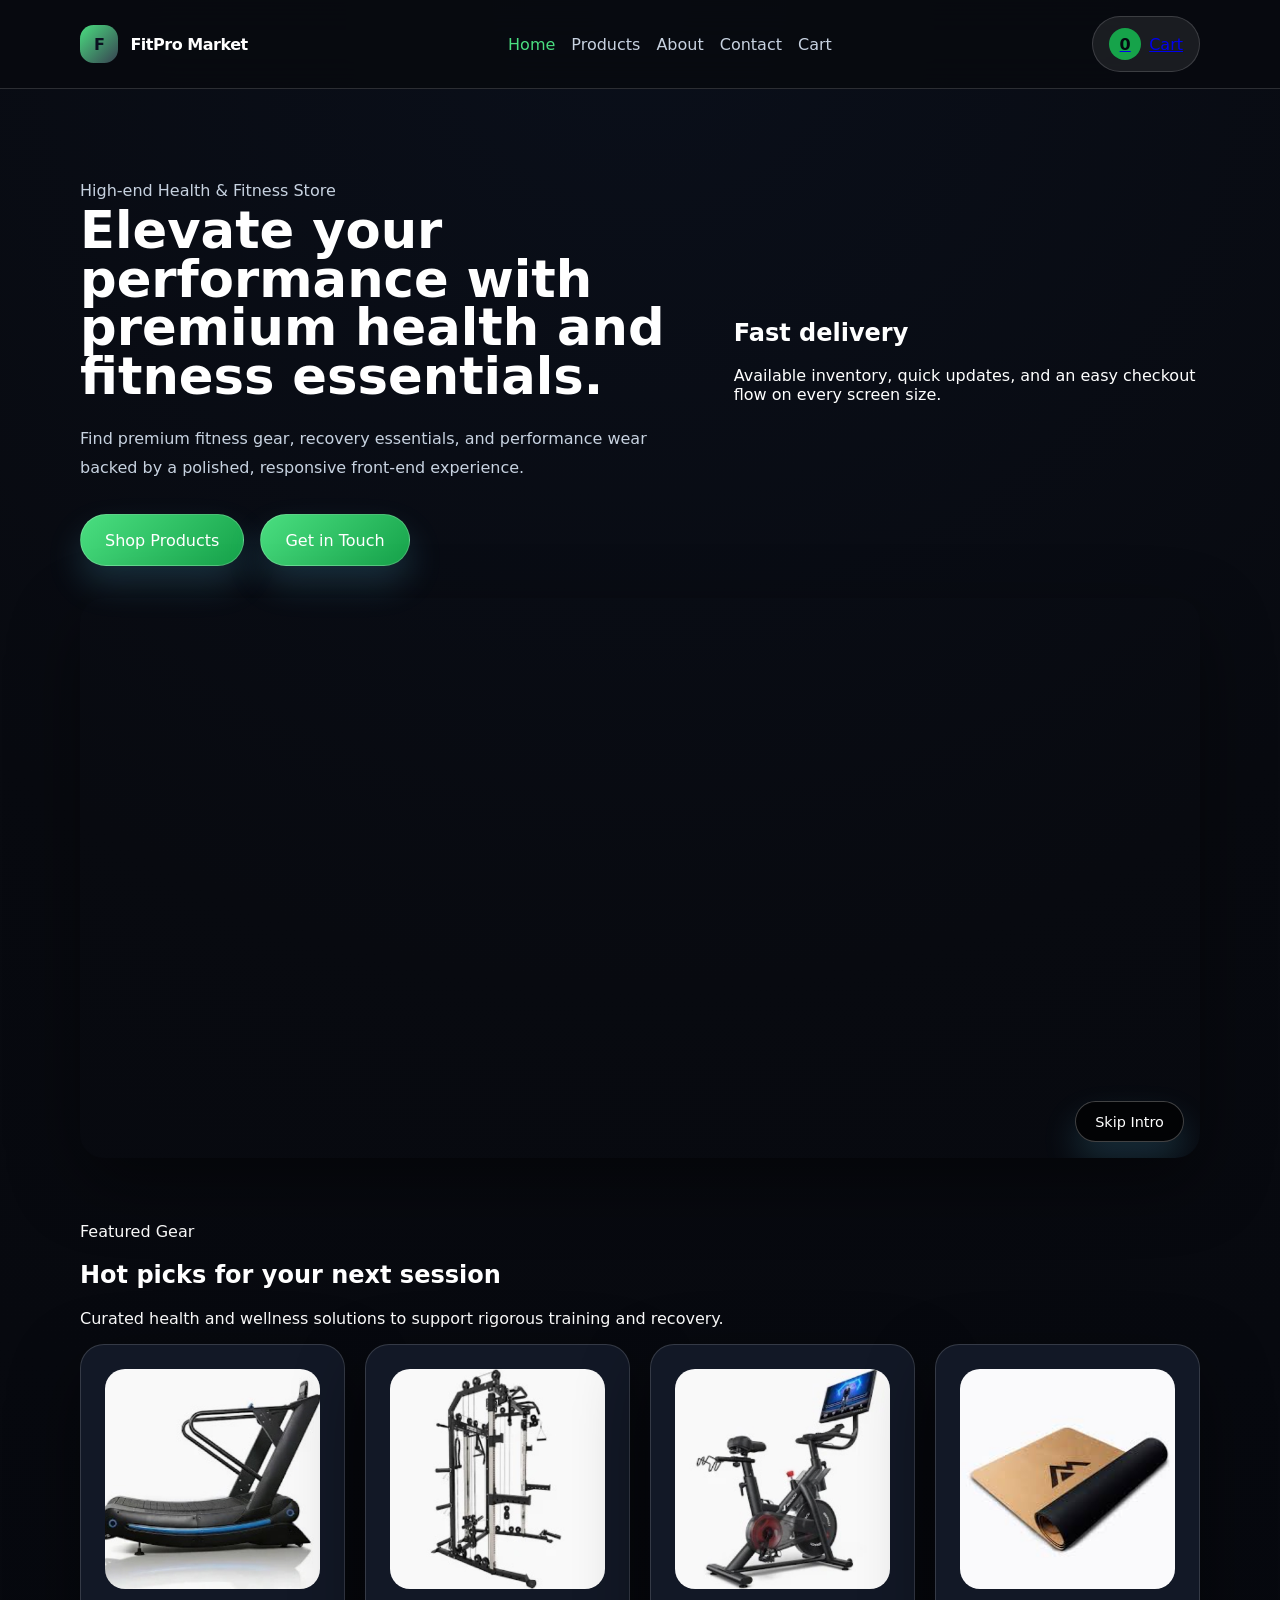
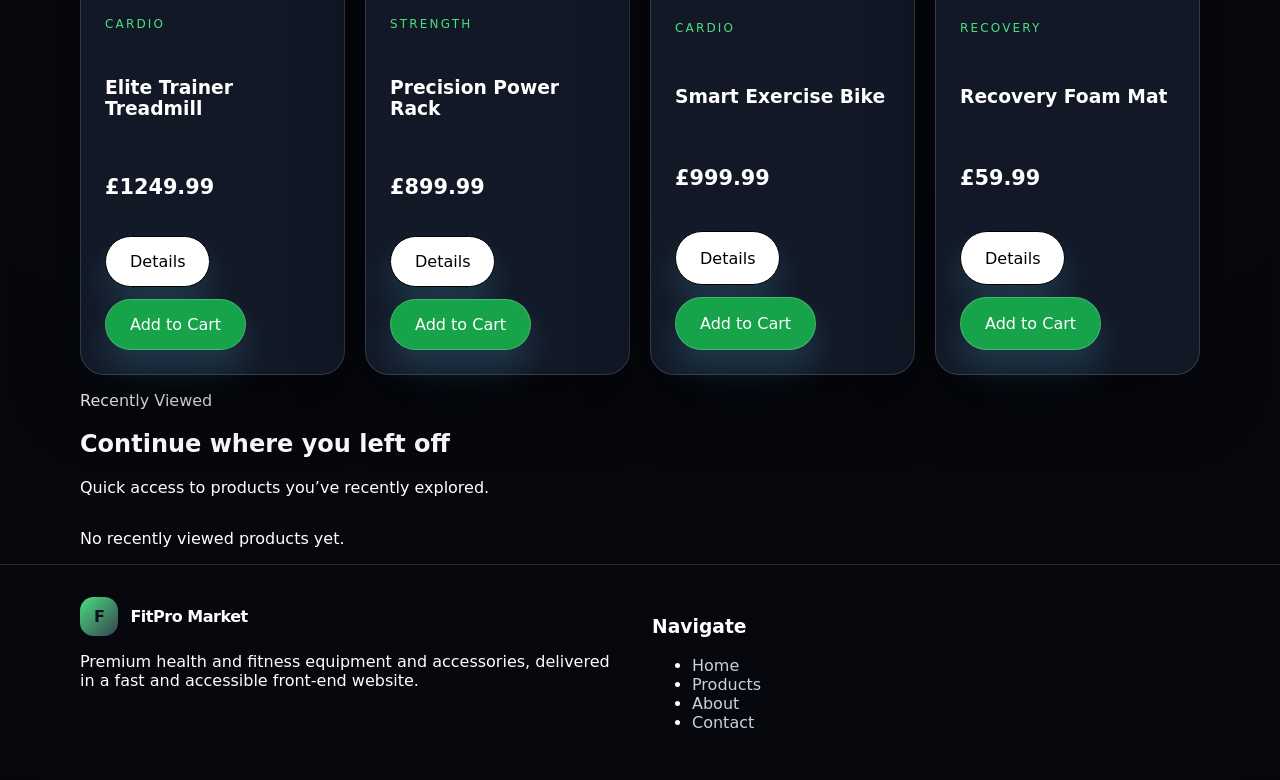
==== index.html @ db7d5e40 "Add files via upload" ====
<!DOCTYPE html>
<html lang="en">
<head>
  <meta charset="UTF-8">
  <meta name="viewport" content="width=device-width, initial-scale=1.0">
  <title>FitPro Market | Home</title>

  <meta name="description" content="FitPro Market is a responsive front-end e-commerce website for premium health and fitness products.">
  <meta property="og:title" content="FitPro Market">
  <meta property="og:description" content="Premium health and fitness e-commerce experience.">
  <meta property="og:type" content="website">
  <link rel="canonical" href="https://abhishekpeerthy.github.io/FitPro/index.html">

  <link rel="stylesheet" href="css/style.css">
</head>

<body>
  <a href="#main-content" class="skip-link">Skip to main content</a>

  <!-- HEADER (RESTORED ORIGINAL LAYOUT) -->
  <header>
    <div class="container navbar">
      <a href="index.html" class="site-title" aria-label="FitPro Market">
        <span aria-hidden="true">F</span>FitPro Market
      </a>

      <nav aria-label="Primary navigation">
        <ul class="nav-list" id="main-navigation">
          <li><a href="index.html" aria-current="page">Home</a></li>
          <li><a href="pages/products.html">Products</a></li>
          <li><a href="pages/about.html">About</a></li>
          <li><a href="pages/contact.html">Contact</a></li>
          <li><a href="pages/cart.html">Cart</a></li>
        </ul>
      </nav>

      <div class="nav-actions">
        <a href="pages/cart.html" class="cart-indicator" aria-label="Open cart">
          <span id="cart-count" aria-live="polite">0</span> Cart
        </a>
      </div>
    </div>
  </header>

  <!-- MAIN CONTENT -->
  <main class="container" id="main-content">
    <!-- HERO SECTION -->
    <section class="hero" role="region" aria-labelledby="hero-heading">
      <div class="hero-grid">
        <div class="hero-copy">
          <p class="section-highlight">High-end Health & Fitness Store</p>
          <h1 id="hero-heading">Elevate your performance with premium health and fitness essentials.</h1>
          <p>Find premium fitness gear, recovery essentials, and performance wear backed by a polished, responsive front-end experience.</p>

          <div class="hero-actions">
            <a href="pages/products.html" class="button">Shop Products</a>
            <a href="pages/contact.html" class="button">Get in Touch</a>
          </div>
        </div>

        <div class="hero-visual">
          <div class="hero-card tilt">
            <h2>Fast delivery</h2>
            <p>Available inventory, quick updates, and an easy checkout flow on every screen size.</p>
          </div>
        </div>
      </div>

      <!-- INTRO VIDEO -->
      <div class="intro-video-container">
        <video
          id="introVideo"
          class="intro-video"
          src="media/videos/intro.mp4"
          autoplay
          playsinline
          preload="auto"
        ></video>

        <div class="video-controls">
          <button id="playBtn" class="raw-emoji-btn" aria-label="Play video">▶</button>
          <button id="pauseBtn" class="raw-emoji-btn" aria-label="Pause video">❚❚</button>
          <button id="replayBtn" class="raw-emoji-btn" aria-label="Replay video">↺</button>
          <button id="muteToggle" class="raw-emoji-btn" aria-label="Mute video">🔇</button>

          <input id="volumeSlider" type="range" min="0" max="1" step="0.01" class="video-slider">
          <input id="timelineBar" type="range" min="0" max="100" value="0" class="timeline-slider">
        </div>

        <button id="skipIntroBtn" class="skip-intro">Skip Intro</button>
      </div>
    </section>

    <!-- FEATURED PRODUCTS -->
    <section class="featured" role="region" aria-labelledby="featured-heading">
      <div class="section-title">
        <div>
          <p class="section-highlight">Featured Gear</p>
          <h2 id="featured-heading">Hot picks for your next session</h2>
        </div>
        <p>Curated health and wellness solutions to support rigorous training and recovery.</p>
      </div>

      <div id="featured-products" class="products-grid"></div>
    </section>

    <!-- RECENTLY VIEWED -->
    <section class="recently-viewed" role="region" aria-labelledby="recently-heading">
      <div class="section-title">
        <div>
          <p class="section-highlight">Recently Viewed</p>
          <h2 id="recently-heading">Continue where you left off</h2>
        </div>
        <p>Quick access to products you’ve recently explored.</p>
      </div>

      <div id="recently-viewed" class="products-grid"></div>
    </section>
  </main>

  <!-- POP-UP MODAL -->
  <div class="popup-modal" aria-hidden="true">
    <div class="popup-content" role="dialog" aria-modal="true">
      <button class="popup-close" data-action="close-detail">×</button>
      <div class="popup-body"></div>
    </div>
  </div>

  <!-- FOOTER -->
  <footer>
    <div class="container footer-grid">
      <div class="footer-brand">
        <a href="index.html" class="site-title" aria-label="FitPro Market">
          <span aria-hidden="true">F</span>FitPro Market
        </a>
        <p>Premium health and fitness equipment and accessories, delivered in a fast and accessible front-end website.</p>
      </div>

      <div>
        <h3>Navigate</h3>
        <ul class="footer-links">
          <li><a href="index.html">Home</a></li>
          <li><a href="pages/products.html">Products</a></li>
          <li><a href="pages/about.html">About</a></li>
          <li><a href="pages/contact.html">Contact</a></li>
        </ul>
      </div>
    </div>
  </footer>

  <script src="js/script.js" defer></script>
</body>
</html>
---- css/style.css ----
:root {
  --bg: #0a0f1a;
  --surface: #121826;
  --surface-soft: #1a2333;
  --surface-light: #24304a;

  --text: #ffffff;
  --text-muted: #c7d2e0;

  --accent: #4ade80;
  --accent-dark: #16a34a;

  --danger: #f97316;
  --success: #2dd4bf;

  --border: rgba(255, 255, 255, 0.15);
  --shadow: 0 24px 70px rgba(0, 0, 0, 0.45);
}

/* RESET */
* { box-sizing: border-box; }
html { scroll-behavior: smooth; }
body {
  margin: 0;
  font-family: Inter, system-ui, -apple-system, BlinkMacSystemFont, "Segoe UI", sans-serif;
  background: radial-gradient(circle at top, #0a0f1a 0%, #080a10 40%, #05070d 100%);
  color: var(--text);
  min-height: 100vh;
}
img { max-width: 100%; display: block; }

/* ACCESSIBILITY: REDUCED MOTION */
@media (prefers-reduced-motion: reduce) {
  * {
    scroll-behavior: auto;
    animation: none !important;
    transition: none !important;
  }
}

/* ACCESSIBILITY: FOCUS VISIBLE */
:focus-visible {
  outline: 2px solid var(--accent);
  outline-offset: 2px;
}

/* BUTTONS - GENERAL SITE BUTTONS */
button,
a.button {
  font: inherit;
  cursor: pointer;
  display: inline-flex;
  align-items: center;
  justify-content: center;
  padding: 0.95rem 1.5rem;
  border-radius: 999px;
  border: 1px solid rgba(255, 255, 255, 0.2);
  text-decoration: none;
  color: #fff;
  background: linear-gradient(135deg, var(--accent), var(--accent-dark));
  box-shadow: 0 18px 35px rgba(102, 217, 255, 0.18);
  transition: transform 0.25s ease, box-shadow 0.25s ease;
  position: relative;
  overflow: hidden;
}
button:hover,
a.button:hover {
  transform: translateY(-3px) scale(1.05);
  box-shadow:
    0 0 20px rgba(74, 222, 128, 0.45),
    0 22px 45px rgba(102, 217, 255, 0.25);
}

/* Ripple Effect */
button::after,
.button::after {
  content: "";
  position: absolute;
  width: 0;
  height: 0;
  background: rgba(255, 255, 255, 0.45);
  border-radius: 50%;
  transform: scale(0);
  opacity: 0;
  pointer-events: none;
  transition: transform 0.6s ease, opacity 0.6s ease;
}
button.ripple-active::after,
.button.ripple-active::after {
  transform: scale(12);
  opacity: 0;
}

/* CONTAINER */
.container {
  width: min(1120px, calc(100% - 2rem));
  margin: 0 auto;
}

/* SKIP LINK */
.skip-link {
  position: absolute;
  left: -999px;
  top: 0;
  background: #000;
  color: #fff;
  padding: 0.5rem 1rem;
  border-radius: 999px;
  z-index: 1000;
}
.skip-link:focus-visible {
  left: 1rem;
  top: 1rem;
}

/* HEADER */
header {
  position: sticky;
  top: 0;
  z-index: 20;
  backdrop-filter: blur(18px);
  background: rgba(8, 10, 16, 0.92);
  border-bottom: 1px solid var(--border);
}
.navbar {
  display: flex;
  align-items: center;
  justify-content: space-between;
  gap: 1rem;
  padding: 1rem 0;
}
.site-title {
  display: inline-flex;
  align-items: center;
  gap: 0.75rem;
  font-weight: 800;
  letter-spacing: -0.03em;
  color: var(--text);
  text-decoration: none;
}
.site-title span {
  display: inline-flex;
  align-items: center;
  justify-content: center;
  width: 2.4rem;
  height: 2.4rem;
  border-radius: 0.85rem;
  background: linear-gradient(135deg, var(--accent), #374151);
  color: #0b1120;
  font-size: 1rem;
}

/* NAV */
.nav-list {
  list-style: none;
  margin: 0;
  padding: 0;
  display: flex;
  flex-wrap: wrap;
  align-items: center;
  gap: 1rem;
}
.nav-list a {
  color: var(--text-muted);
  text-decoration: none;
  transition: color 0.2s ease, transform 0.2s ease;
}
.nav-list a:hover,
.nav-list a[aria-current="page"] {
  color: var(--accent);
}

/* CART INDICATOR */
.cart-indicator {
  display: inline-flex;
  align-items: center;
  gap: 0.5rem;
  padding: 0.7rem 1rem;
  border-radius: 999px;
  background: rgba(255, 255, 255, 0.08);
  border: 1px solid var(--border);
}
.cart-indicator span {
  display: inline-flex;
  width: 2rem;
  height: 2rem;
  align-items: center;
  justify-content: center;
  background: var(--accent-dark);
  border-radius: 999px;
  color: #060a11;
  font-weight: 700;
}

/* HERO */
.hero { padding: 4rem 0 3rem; }
.hero-grid { display: grid; gap: 2rem; }
.hero-copy h1 {
  font-size: clamp(2.75rem, 4vw, 4.5rem);
  line-height: 0.95;
  margin: 0;
}
.hero-copy p {
  margin: 1.5rem 0 0;
  max-width: 40rem;
  color: var(--text-muted);
  line-height: 1.8;
}
.hero-actions {
  margin-top: 2rem;
  display: flex;
  flex-wrap: wrap;
  gap: 1rem;
}

/* INTRO VIDEO */
.intro-video-container {
  margin-top: 2rem;
  border-radius: 1.5rem;
  overflow: hidden;
  box-shadow: var(--shadow);
  position: relative;
}

/* Hide controls until hover */
.video-controls {
  opacity: 0;
  pointer-events: none;
  transition: opacity 0.25s ease;
}

.intro-video-container:hover .video-controls {
  opacity: 1;
  pointer-events: auto;
}

.intro-video {
  width: 100%;
  height: auto;
  display: block;
  border-radius: 1.5rem;
  opacity: 0;
  animation: fadeInVideo 1.2s ease forwards;
}

@keyframes fadeInVideo {
  from { opacity: 0; transform: scale(0.98); }
  to { opacity: 1; transform: scale(1); }
}

/* SKIP INTRO */
.skip-intro {
  position: absolute;
  bottom: 1rem;
  right: 1rem;
  padding: 0.7rem 1.2rem;
  font-size: 0.9rem;
  border-radius: 999px;
  background: rgba(0, 0, 0, 0.65);
  color: #fff;
  border: 1px solid rgba(255, 255, 255, 0.25);
  backdrop-filter: blur(6px);
  cursor: pointer;
  transition: all 0.25s ease;
  z-index: 10;
}
.skip-intro:hover {
  background: rgba(0, 0, 0, 0.85);
  transform: translateY(-2px);
}

/* EMOJI VIDEO BUTTONS */
.video-controls {
  position: absolute;
  bottom: 20px;
  left: 20px;
  display: flex;
  gap: 8px;
  align-items: center;
  z-index: 30;
}

.raw-emoji-btn {
  background: transparent;
  border: none;
  font-size: 16px;
  cursor: pointer;
  color: #fff;
  padding: 0;
  margin: 0;
  line-height: 1;
  text-shadow: 0 0 4px #00eaff;
}

.raw-emoji-btn:hover {
  text-shadow: 0 0 6px #00eaff;
}

/* Sliders */
.video-slider { width: 110px; accent-color: #00eaff; }
.timeline-slider { width: 160px; accent-color: #00eaff; }

/* PRODUCT GRID */
.products-grid {
  display: grid;
  gap: 1.25rem;
  grid-template-columns: repeat(auto-fit, minmax(240px, 1fr));
}
.product-card {
  border: 1px solid var(--border);
  border-radius: 1.5rem;
  padding: 1.5rem;
  background: #121826;
  box-shadow: var(--shadow);
  display: grid;
  gap: 1rem;
  transition: transform 0.25s ease, box-shadow 0.25s ease, border-color 0.25s ease, background 0.25s ease;
}
.product-card:hover {
  transform: translateY(-6px) scale(1.03);
  border-color: var(--accent);
  background: var(--surface-light);
  box-shadow:
    0 0 25px rgba(74, 222, 128, 0.35),
    0 28px 80px rgba(0, 0, 0, 0.55);
}
.product-card img {
  border-radius: 1.25rem;
  object-fit: cover;
  height: 220px;
  width: 100%;
}
.product-card .category {
  color: var(--accent);
  text-transform: uppercase;
  font-size: 0.75rem;
  letter-spacing: 0.18em;
}
.product-card .price {
  font-size: 1.3rem;
  font-weight: 700;
  color: #fff;
}
.product-card .card-actions {
  display: flex;
  gap: 0.75rem;
  flex-wrap: wrap;
}
.product-card button.details {
  background: #ffffff;
  color: #000;
  border: 1px solid #000;
}
.product-card button.details:hover {
  background: #000;
  color: #fff;
}
.product-card button.add {
  background: var(--accent-dark);
}

/* 3D Tilt Effect */
.tilt {
  transform-style: preserve-3d;
  transition: transform 0.2s ease;
}
.tilt:hover {
  transform: perspective(800px) rotateX(var(--tilt-x)) rotateY(var(--tilt-y));
}

/* CART CARD */
.cart-card {
  border: 1px solid var(--border);
  border-radius: 1.5rem;
  padding: 1.5rem;
  background: #121826;
  box-shadow: var(--shadow);
  display: grid;
  grid-template-columns: 90px 1fr;
  gap: 1rem;
  align-items: center;
  transition: transform 0.25s ease, box-shadow 0.25s ease, border-color 0.25s ease, background 0.25s ease;
}
.cart-card:hover {
  transform: translateY(-6px) scale(1.03);
  border-color: var(--accent);
  background: var(--surface-light);
  box-shadow:
    0 0 25px rgba(74, 222, 128, 0.35),
    0 28px 80px rgba(0, 0, 0, 0.55);
}

/* INFO CARD */
.info-card {
  border: 1px solid var(--border);
  border-radius: 1.5rem;
  padding: 1.5rem;
  background: #121826;
  box-shadow: var(--shadow);
  display: grid;
  gap: 1rem;
  transition: transform 0.25s ease, box-shadow 0.25s ease, border-color 0.25s ease, background 0.25s ease;
}
.info-card:hover {
  transform: translateY(-6px) scale(1.03);
  border-color: var(--accent);
  background: var(--surface-light);
  box-shadow:
    0 0 25px rgba(74, 222, 128, 0.35),
    0 28px 80px rgba(0, 0, 0, 0.55);
}

/* MODALS */
.popup-modal,
.confirm-modal {
  position: fixed;
  inset: 0;
  background: rgba(0, 0, 0, 0.75);
  display: none;
  align-items: center;
  justify-content: center;
  padding: 2rem;
  z-index: 999;
}
.popup-modal.active,
.confirm-modal.active {
  display: flex;
}
.popup-content,
.confirm-content {
  background: #ffffff;
  color: #000;
  width: min(500px, 95%);
  border-radius: 1rem;
  padding: 2rem;
  box-shadow: 0 20px 60px rgba(0,0,0,0.4);
  position: relative;
}
.popup-close {
  position: absolute;
  top: 0.75rem;
  right: 0.75rem;
  background: #000;
  color: #fff;
  border: none;
  font-size: 1.5rem;
  width: 2.2rem;
  height: 2.2rem;
  border-radius: 50%;
  cursor: pointer;
}

/* TOAST NOTICE */
.toast-notice {
  position: fixed;
  bottom: 1.5rem;
  right: 1.5rem;
  padding: 0.75rem 1.25rem;
  border-radius: 999px;
  background: rgba(0, 0, 0, 0.85);
  color: #fff;
  font-size: 0.9rem;
  box-shadow: var(--shadow);
  opacity: 0;
  transform: translateY(10px);
  pointer-events: none;
  transition: opacity 0.25s ease, transform 0.25s ease;
  z-index: 1000;
}
.toast-notice.visible {
  opacity: 1;
  transform: translateY(0);
  pointer-events: auto;
}

/* FORM */
input,
textarea,
select {
  width: 100%;
  border-radius: 1rem;
  padding: 0.95rem 1rem;
  border: 1px solid rgba(255, 255, 255, 0.25);
  background: rgba(255, 255, 255, 0.08);
  color: var(--text);
}
input:focus,
textarea:focus,
select:focus {
  outline: 2px solid var(--accent);
  outline-offset: 2px;
}
textarea {
  min-height: 180px;
  resize: vertical;
}

/* FOOTER */
footer {
  padding: 2rem 0;
  border-top: 1px solid var(--border);
}
.footer-grid {
  display: grid;
  gap: 1.5rem;
  grid-template-columns: repeat(auto-fit, minmax(220px, 1fr));
}
.footer-links a {
  color: var(--text-muted);
  text-decoration: none;
}
.footer-links a:hover {
  color: var(--accent);
}

/* RESPONSIVE */
@media (min-width: 768px) {
  .hero-grid {
    grid-template-columns: 1.2fr 0.9fr;
    align-items: center;
  }
}

@media (max-width: 640px) {
  .navbar {
    flex-direction: column;
    align-items: stretch;
  }

  .product-card {
    padding: 1.25rem;
  }

  /* VIDEO CONTROLS — SMALLER EMOJI ON MOBILE */
  .video-controls {
    flex-direction: column;
    align-items: flex-start;
    gap: 6px;
    left: 8px;
    bottom: 8px;
  }

  .raw-emoji-btn {
    font-size: 14px;
    text-shadow: 0 0 3px #00eaff;
  }

  .video-slider,
  .timeline-slider {
    width: 100%;
    max-width: 150px;
    height: 18px;
  }
}
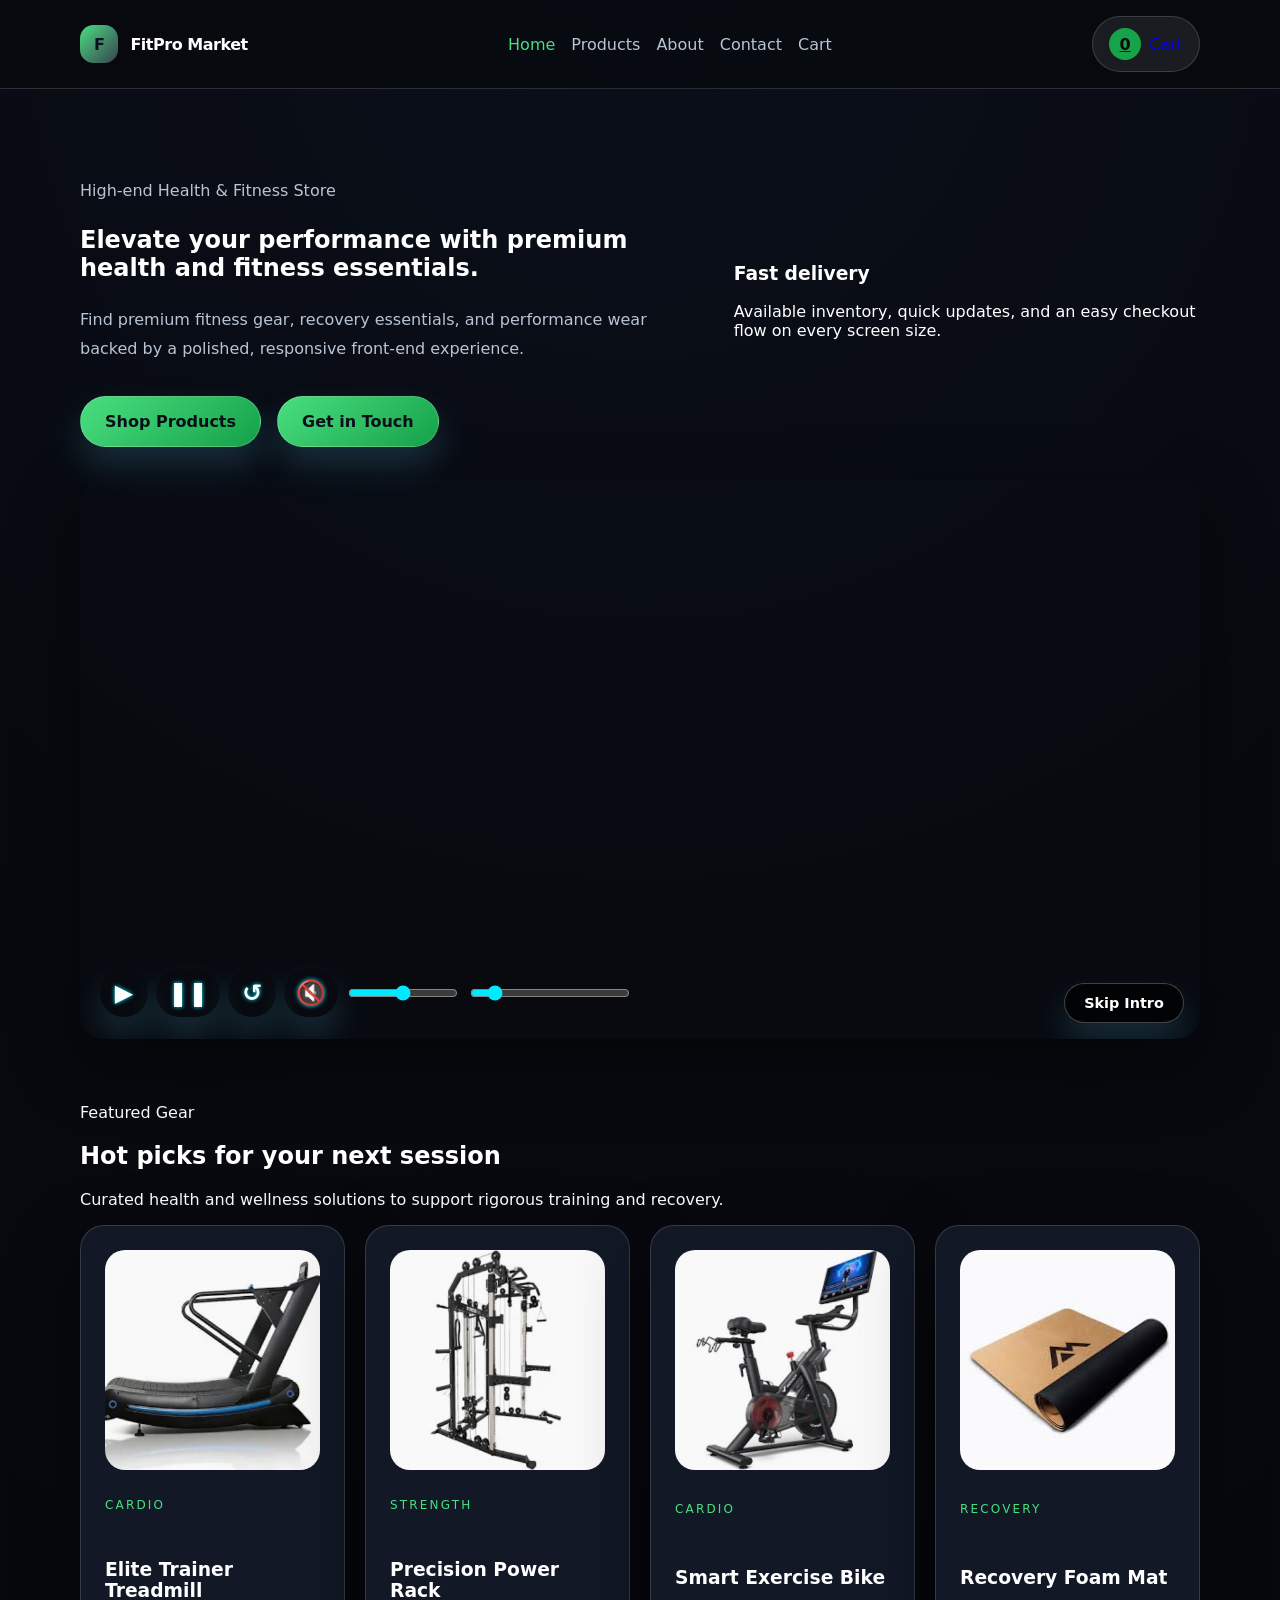
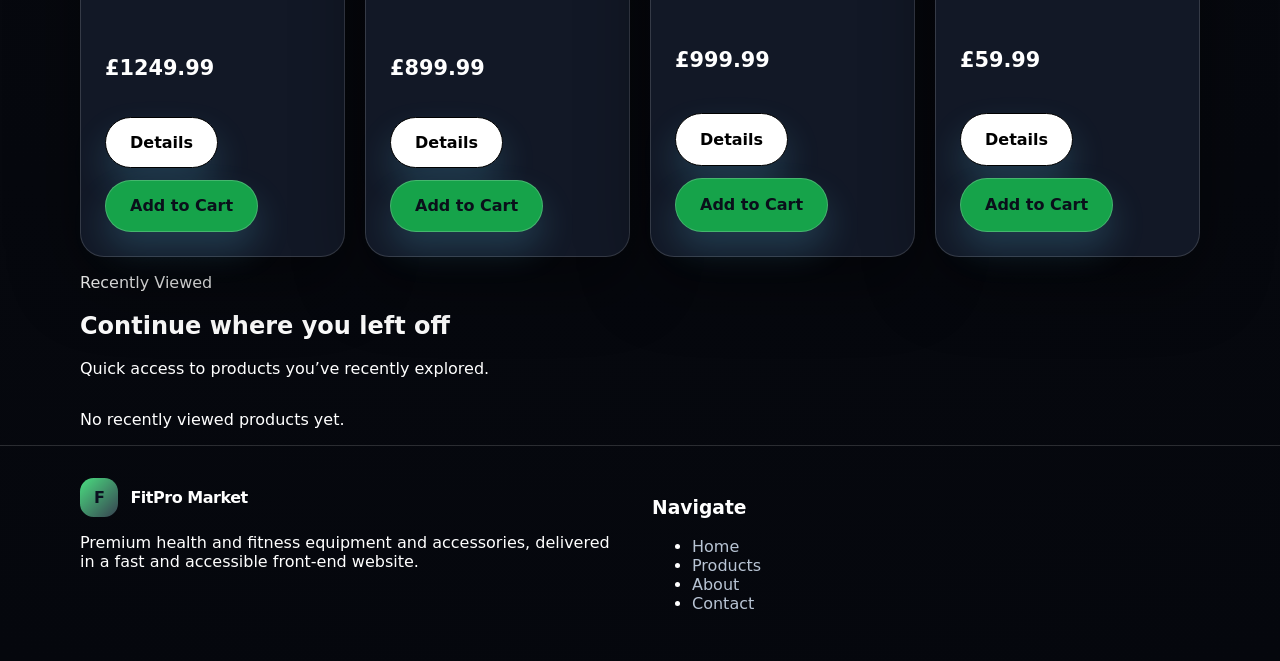
==== commit f4c3f9d6: "Add files via upload" ====
--- a/index.html
+++ b/index.html
@@ -17,7 +17,6 @@
 <body>
   <a href="#main-content" class="skip-link">Skip to main content</a>
 
-  <!-- HEADER (RESTORED ORIGINAL LAYOUT) -->
   <header>
     <div class="container navbar">
       <a href="index.html" class="site-title" aria-label="FitPro Market">
@@ -42,14 +41,14 @@
     </div>
   </header>
 
-  <!-- MAIN CONTENT -->
-  <main class="container" id="main-content">
-    <!-- HERO SECTION -->
-    <section class="hero" role="region" aria-labelledby="hero-heading">
+  <main class="container" id="main-content" tabindex="-1">
+    <h1 class="sr-only">FitPro Market Home</h1>
+
+    <section class="hero" aria-labelledby="hero-heading">
       <div class="hero-grid">
         <div class="hero-copy">
           <p class="section-highlight">High-end Health & Fitness Store</p>
-          <h1 id="hero-heading">Elevate your performance with premium health and fitness essentials.</h1>
+          <h2 id="hero-heading">Elevate your performance with premium health and fitness essentials.</h2>
           <p>Find premium fitness gear, recovery essentials, and performance wear backed by a polished, responsive front-end experience.</p>
 
           <div class="hero-actions">
@@ -59,14 +58,13 @@
         </div>
 
         <div class="hero-visual">
-          <div class="hero-card tilt">
-            <h2>Fast delivery</h2>
+          <div class="hero-card tilt" tabindex="0">
+            <h3>Fast delivery</h3>
             <p>Available inventory, quick updates, and an easy checkout flow on every screen size.</p>
           </div>
         </div>
       </div>
 
-      <!-- INTRO VIDEO -->
       <div class="intro-video-container">
         <video
           id="introVideo"
@@ -75,24 +73,28 @@
           autoplay
           playsinline
           preload="auto"
-        ></video>
+        >
+          <track kind="captions" src="media/videos/captions.vtt" srclang="en" label="English">
+        </video>
 
-        <div class="video-controls">
+        <div class="video-controls" aria-label="Video controls">
           <button id="playBtn" class="raw-emoji-btn" aria-label="Play video">▶</button>
           <button id="pauseBtn" class="raw-emoji-btn" aria-label="Pause video">❚❚</button>
           <button id="replayBtn" class="raw-emoji-btn" aria-label="Replay video">↺</button>
           <button id="muteToggle" class="raw-emoji-btn" aria-label="Mute video">🔇</button>
 
-          <input id="volumeSlider" type="range" min="0" max="1" step="0.01" class="video-slider">
-          <input id="timelineBar" type="range" min="0" max="100" value="0" class="timeline-slider">
+          <label for="volumeSlider" class="sr-only">Volume</label>
+          <input id="volumeSlider" type="range" min="0" max="1" step="0.01" class="video-slider" aria-label="Volume">
+
+          <label for="timelineBar" class="sr-only">Video timeline</label>
+          <input id="timelineBar" type="range" min="0" max="100" value="0" class="timeline-slider" aria-label="Video timeline">
         </div>
 
         <button id="skipIntroBtn" class="skip-intro">Skip Intro</button>
       </div>
     </section>
 
-    <!-- FEATURED PRODUCTS -->
-    <section class="featured" role="region" aria-labelledby="featured-heading">
+    <section class="featured" aria-labelledby="featured-heading">
       <div class="section-title">
         <div>
           <p class="section-highlight">Featured Gear</p>
@@ -104,8 +106,7 @@
       <div id="featured-products" class="products-grid"></div>
     </section>
 
-    <!-- RECENTLY VIEWED -->
-    <section class="recently-viewed" role="region" aria-labelledby="recently-heading">
+    <section class="recently-viewed" aria-labelledby="recently-heading">
       <div class="section-title">
         <div>
           <p class="section-highlight">Recently Viewed</p>
@@ -118,15 +119,18 @@
     </section>
   </main>
 
-  <!-- POP-UP MODAL -->
   <div class="popup-modal" aria-hidden="true">
-    <div class="popup-content" role="dialog" aria-modal="true">
-      <button class="popup-close" data-action="close-detail">×</button>
-      <div class="popup-body"></div>
+    <div class="popup-content"
+         role="dialog"
+         aria-modal="true"
+         aria-labelledby="product-detail-heading"
+         aria-describedby="product-detail-body">
+      <button class="popup-close" aria-label="Close dialog" data-action="close-detail">×</button>
+      <h2 id="product-detail-heading" class="sr-only">Product details</h2>
+      <div id="product-detail-body" class="popup-body"></div>
     </div>
   </div>
 
-  <!-- FOOTER -->
   <footer>
     <div class="container footer-grid">
       <div class="footer-brand">
--- a/css/style.css
+++ b/css/style.css
@@ -5,7 +5,7 @@
   --surface-light: #24304a;
 
   --text: #ffffff;
-  --text-muted: #c7d2e0;
+  --text-muted: #b8c4d4;
 
   --accent: #4ade80;
   --accent-dark: #16a34a;
@@ -44,6 +44,19 @@
   outline-offset: 2px;
 }
 
+/* SR-ONLY (VISUALLY HIDDEN) */
+.sr-only {
+  position: absolute;
+  width: 1px;
+  height: 1px;
+  padding: 0;
+  margin: -1px;
+  overflow: hidden;
+  clip: rect(0, 0, 0, 0);
+  white-space: nowrap;
+  border: 0;
+}
+
 /* BUTTONS - GENERAL SITE BUTTONS */
 button,
 a.button {
@@ -56,12 +69,13 @@
   border-radius: 999px;
   border: 1px solid rgba(255, 255, 255, 0.2);
   text-decoration: none;
-  color: #fff;
+  color: #0a0f1a;
   background: linear-gradient(135deg, var(--accent), var(--accent-dark));
   box-shadow: 0 18px 35px rgba(102, 217, 255, 0.18);
   transition: transform 0.25s ease, box-shadow 0.25s ease;
   position: relative;
   overflow: hidden;
+  font-weight: 600;
 }
 button:hover,
 a.button:hover {
@@ -222,14 +236,14 @@
   position: relative;
 }
 
-/* Hide controls until hover */
 .video-controls {
-  opacity: 0;
-  pointer-events: none;
-  transition: opacity 0.25s ease;
-}
-
-.intro-video-container:hover .video-controls {
+  position: absolute;
+  bottom: 20px;
+  left: 20px;
+  display: flex;
+  gap: 8px;
+  align-items: center;
+  z-index: 30;
   opacity: 1;
   pointer-events: auto;
 }
@@ -270,30 +284,28 @@
 }
 
 /* EMOJI VIDEO BUTTONS */
-.video-controls {
-  position: absolute;
-  bottom: 20px;
-  left: 20px;
-  display: flex;
-  gap: 8px;
-  align-items: center;
-  z-index: 30;
-}
-
 .raw-emoji-btn {
   background: transparent;
   border: none;
-  font-size: 16px;
+  font-size: 1.5rem;
   cursor: pointer;
   color: #fff;
-  padding: 0;
+  padding: 12px;
   margin: 0;
   line-height: 1;
   text-shadow: 0 0 4px #00eaff;
-}
-
+  min-width: 48px;
+  min-height: 48px;
+  display: inline-flex;
+  align-items: center;
+  justify-content: center;
+}
 .raw-emoji-btn:hover {
   text-shadow: 0 0 6px #00eaff;
+}
+.raw-emoji-btn:focus-visible {
+  outline: 2px solid #00eaff;
+  outline-offset: 4px;
 }
 
 /* Sliders */
@@ -494,6 +506,9 @@
   min-height: 180px;
   resize: vertical;
 }
+.form-feedback {
+  min-height: 1.5rem;
+}
 
 /* FOOTER */
 footer {
@@ -511,6 +526,24 @@
 }
 .footer-links a:hover {
   color: var(--accent);
+}
+
+/* PRODUCT FILTERS */
+.filter-buttons button {
+  min-width: 48px;
+  min-height: 48px;
+  padding: 0.6rem 1rem;
+  font-size: 1rem;
+}
+.sort-control label {
+  color: #e5eaf2;
+}
+
+/* CART ITEM CONTROLS */
+.item-controls button {
+  min-width: 48px;
+  min-height: 48px;
+  padding: 0.5rem;
 }
 
 /* RESPONSIVE */
@@ -531,7 +564,6 @@
     padding: 1.25rem;
   }
 
-  /* VIDEO CONTROLS — SMALLER EMOJI ON MOBILE */
   .video-controls {
     flex-direction: column;
     align-items: flex-start;
@@ -541,8 +573,7 @@
   }
 
   .raw-emoji-btn {
-    font-size: 14px;
-    text-shadow: 0 0 3px #00eaff;
+    font-size: 1.25rem;
   }
 
   .video-slider,
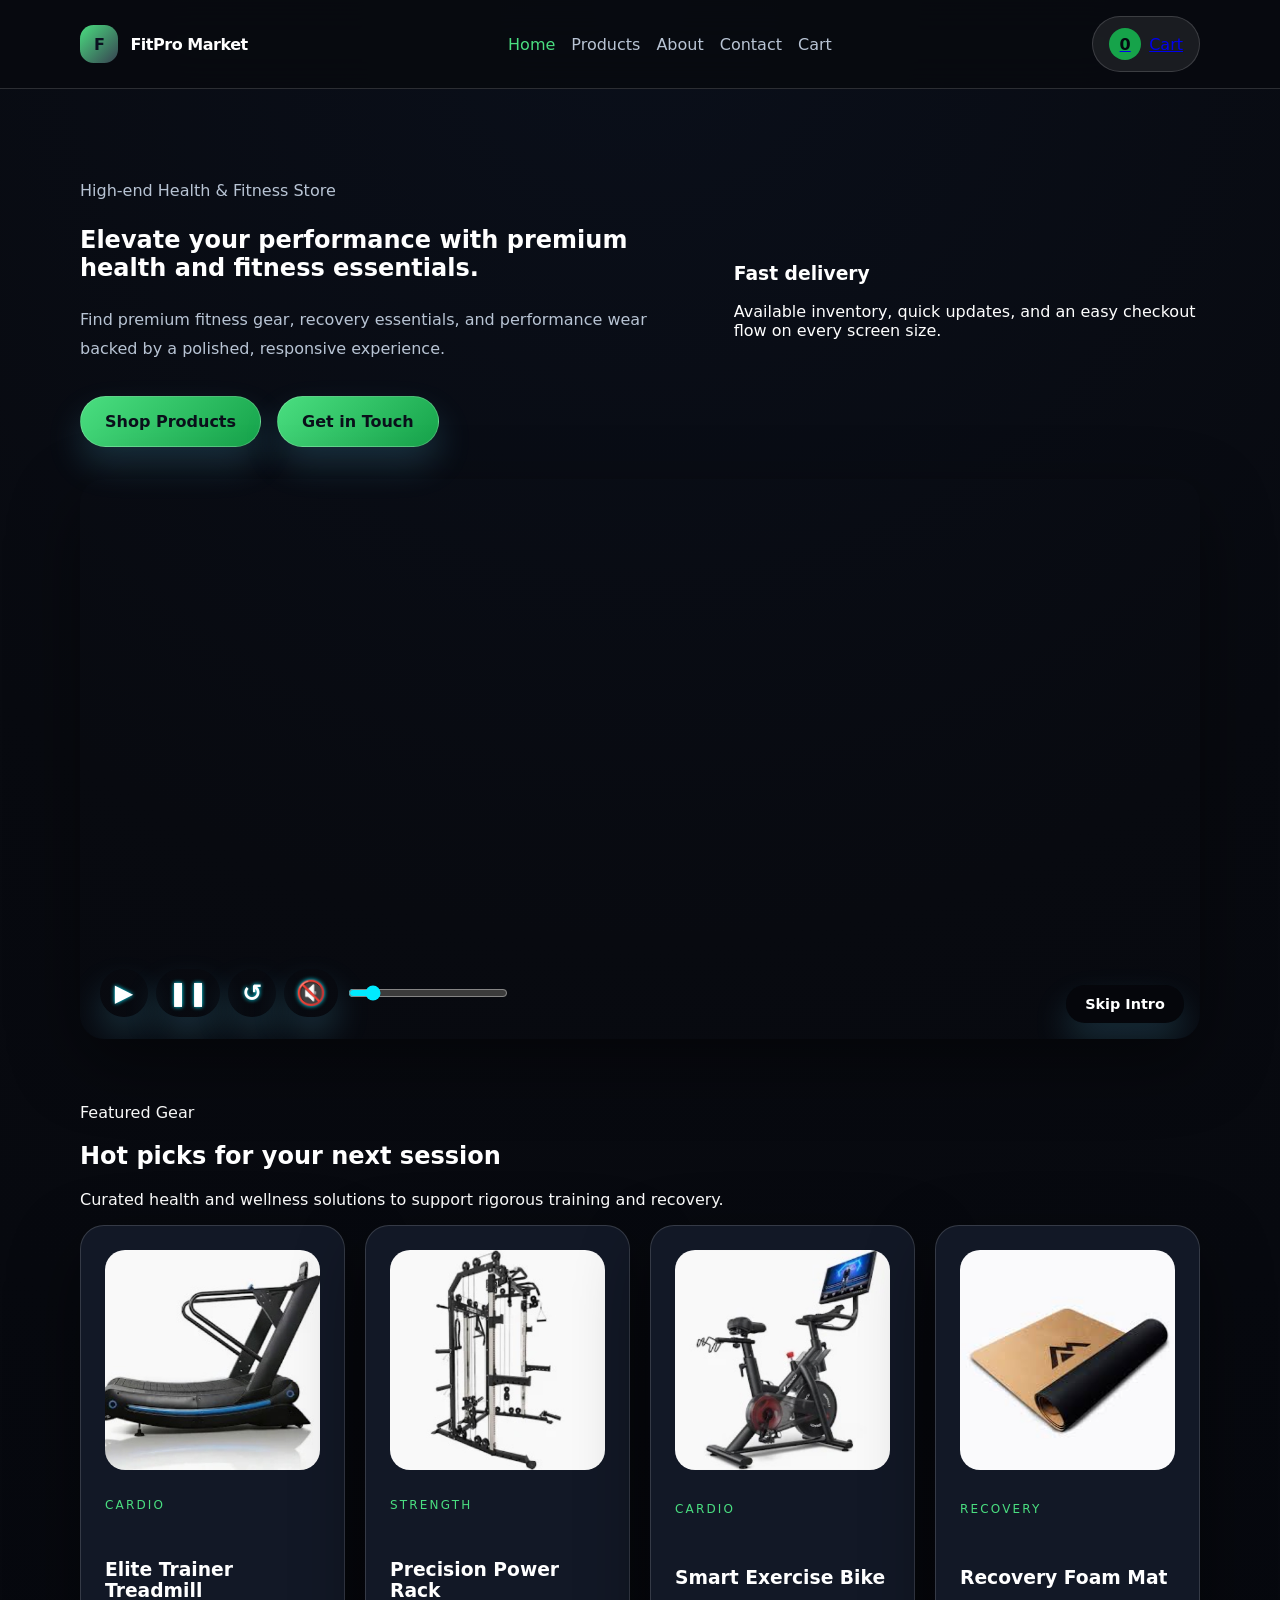
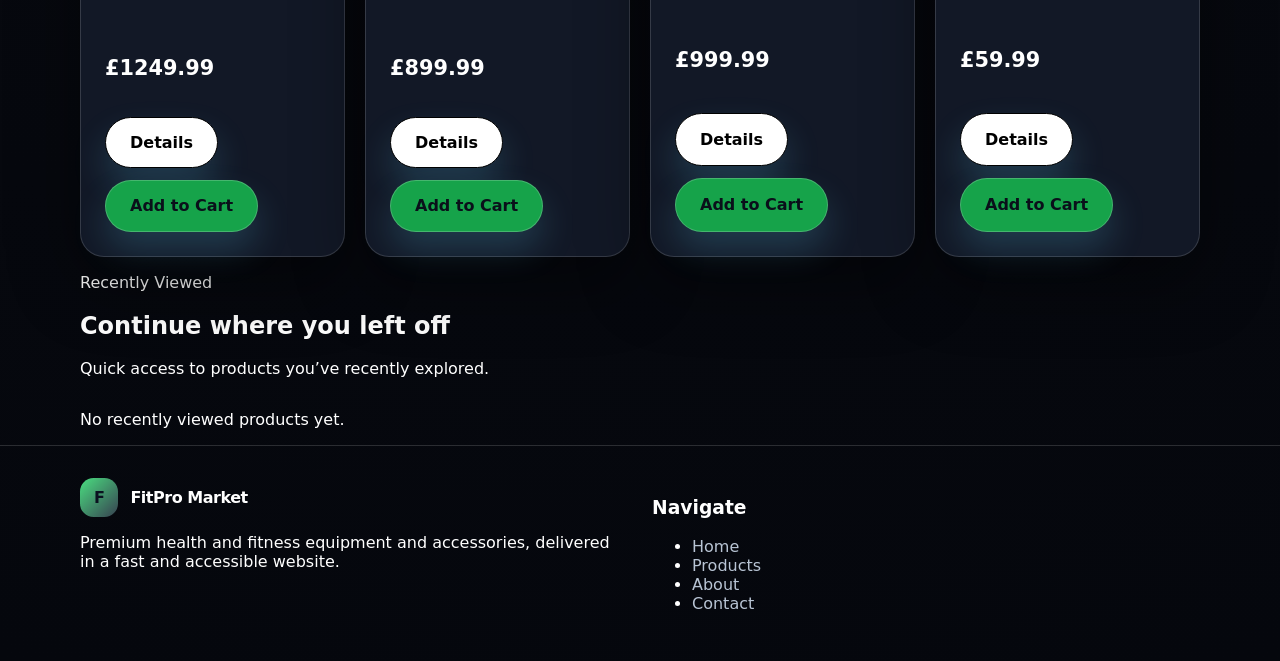
==== commit 9378e8e7: "Add files via upload" ====
--- a/index.html
+++ b/index.html
@@ -49,7 +49,7 @@
         <div class="hero-copy">
           <p class="section-highlight">High-end Health & Fitness Store</p>
           <h2 id="hero-heading">Elevate your performance with premium health and fitness essentials.</h2>
-          <p>Find premium fitness gear, recovery essentials, and performance wear backed by a polished, responsive front-end experience.</p>
+          <p>Find premium fitness gear, recovery essentials, and performance wear backed by a polished, responsive experience.</p>
 
           <div class="hero-actions">
             <a href="pages/products.html" class="button">Shop Products</a>
@@ -82,10 +82,7 @@
           <button id="pauseBtn" class="raw-emoji-btn" aria-label="Pause video">❚❚</button>
           <button id="replayBtn" class="raw-emoji-btn" aria-label="Replay video">↺</button>
           <button id="muteToggle" class="raw-emoji-btn" aria-label="Mute video">🔇</button>
-
-          <label for="volumeSlider" class="sr-only">Volume</label>
-          <input id="volumeSlider" type="range" min="0" max="1" step="0.01" class="video-slider" aria-label="Volume">
-
+          
           <label for="timelineBar" class="sr-only">Video timeline</label>
           <input id="timelineBar" type="range" min="0" max="100" value="0" class="timeline-slider" aria-label="Video timeline">
         </div>
@@ -137,7 +134,7 @@
         <a href="index.html" class="site-title" aria-label="FitPro Market">
           <span aria-hidden="true">F</span>FitPro Market
         </a>
-        <p>Premium health and fitness equipment and accessories, delivered in a fast and accessible front-end website.</p>
+        <p>Premium health and fitness equipment and accessories, delivered in a fast and accessible website.</p>
       </div>
 
       <div>
@@ -154,4 +151,4 @@
 
   <script src="js/script.js" defer></script>
 </body>
-</html>
+</html>
--- a/css/style.css
+++ b/css/style.css
@@ -116,7 +116,9 @@
   position: absolute;
   left: -999px;
   top: 0;
-  background: #000;
+  background: rgb(0, 0, 0, 0.25);
+  border: none;
+  backdrop-filter: blur(2px);
   color: #fff;
   padding: 0.5rem 1rem;
   border-radius: 999px;
@@ -270,16 +272,16 @@
   padding: 0.7rem 1.2rem;
   font-size: 0.9rem;
   border-radius: 999px;
-  background: rgba(0, 0, 0, 0.65);
+  background: rgba(0, 0, 0, 0.25);
   color: #fff;
-  border: 1px solid rgba(255, 255, 255, 0.25);
-  backdrop-filter: blur(6px);
+  border: none;
+  backdrop-filter: blur(2px);
   cursor: pointer;
   transition: all 0.25s ease;
   z-index: 10;
 }
 .skip-intro:hover {
-  background: rgba(0, 0, 0, 0.85);
+  background: rgba(0, 0, 0, 0.25);
   transform: translateY(-2px);
 }
 
@@ -308,8 +310,7 @@
   outline-offset: 4px;
 }
 
-/* Sliders */
-.video-slider { width: 110px; accent-color: #00eaff; }
+/* Slider */
 .timeline-slider { width: 160px; accent-color: #00eaff; }
 
 /* PRODUCT GRID */
@@ -546,6 +547,89 @@
   padding: 0.5rem;
 }
 
+/* PAGE-SPECIFIC LAYOUT COMPONENTS */
+
+/* ABOUT PAGE GRID */
+.overview-grid {
+  display: grid;
+  gap: 1.5rem;
+  grid-template-columns: repeat(auto-fit, minmax(240px, 1fr));
+  margin-top: 2rem;
+}
+
+/* CART PAGE LAYOUT */
+.cart-page {
+  display: grid;
+  gap: 2rem;
+  grid-template-columns: 1fr 320px;
+  align-items: start;
+  margin-top: 2rem;
+}
+
+@media (max-width: 768px) {
+  .cart-page {
+    grid-template-columns: 1fr;
+  }
+}
+
+/* CHECKOUT PAGE LAYOUT */
+.checkout-grid {
+  display: grid;
+  gap: 2rem;
+  grid-template-columns: 1fr 1fr;
+  align-items: start;
+  margin-top: 2rem;
+}
+
+@media (max-width: 768px) {
+  .checkout-grid {
+    grid-template-columns: 1fr;
+  }
+}
+
+/* CONTACT FORM LAYOUT */
+.contact-form {
+  display: grid;
+  gap: 1.5rem;
+  max-width: 600px;
+  margin-top: 2rem;
+}
+
+/* FORM FIELD GROUP */
+.field-group {
+  display: grid;
+  gap: 0.5rem;
+}
+
+.required {
+  color: var(--accent);
+}
+
+/* PRODUCT FILTERS */
+.product-filters {
+  display: grid;
+  gap: 1.5rem;
+  margin-bottom: 2rem;
+}
+
+.filter-buttons {
+  display: flex;
+  flex-wrap: wrap;
+  gap: 0.75rem;
+}
+
+.filter-buttons button.active {
+  background: var(--accent-dark);
+  color: #0a0f1a;
+  border-color: var(--accent);
+}
+
+.sort-control {
+  display: flex;
+  flex-direction: column;
+  gap: 0.5rem;
+}
+
 /* RESPONSIVE */
 @media (min-width: 768px) {
   .hero-grid {
@@ -560,26 +644,59 @@
     align-items: stretch;
   }
 
+  /* Make video container larger */
+  .intro-video-container {
+    width: 100%;
+    max-width: 100%;
+    padding: 1rem 0;
+    min-height: 360px; /* gives room for controls */
+    position: relative;
+  }
+
+  /* Increase space for controls */
+  .video-controls {
+    display: flex;
+    flex-direction: column;
+    align-items: flex-start;
+    gap: 16px;
+    bottom: 16px;
+    left: 16px;
+    width: calc(100% - 32px);
+    padding: 0.5rem;
+  }
+
+  /* Make emoji buttons bigger */
+  .raw-emoji-btn {
+    font-size: 2rem;
+    padding: 16px;
+    min-width: 56px;
+    min-height: 56px;
+  }
+
+  /* Move Skip Intro button higher on mobile */
+  #skipIntroBtn {
+    bottom: auto;
+    top: 12px;
+    background: transparent !important;
+    border: none;
+    backdrop-filter: none;
+}
+
   .product-card {
     padding: 1.25rem;
   }
 
   .video-controls {
-    flex-direction: column;
-    align-items: flex-start;
-    gap: 6px;
-    left: 8px;
-    bottom: 8px;
+    position: static;
+    margin-top: 1rem;
   }
 
   .raw-emoji-btn {
     font-size: 1.25rem;
   }
 
-  .video-slider,
   .timeline-slider {
-    width: 100%;
-    max-width: 150px;
+    width: 50%;
     height: 18px;
   }
-}
+}
